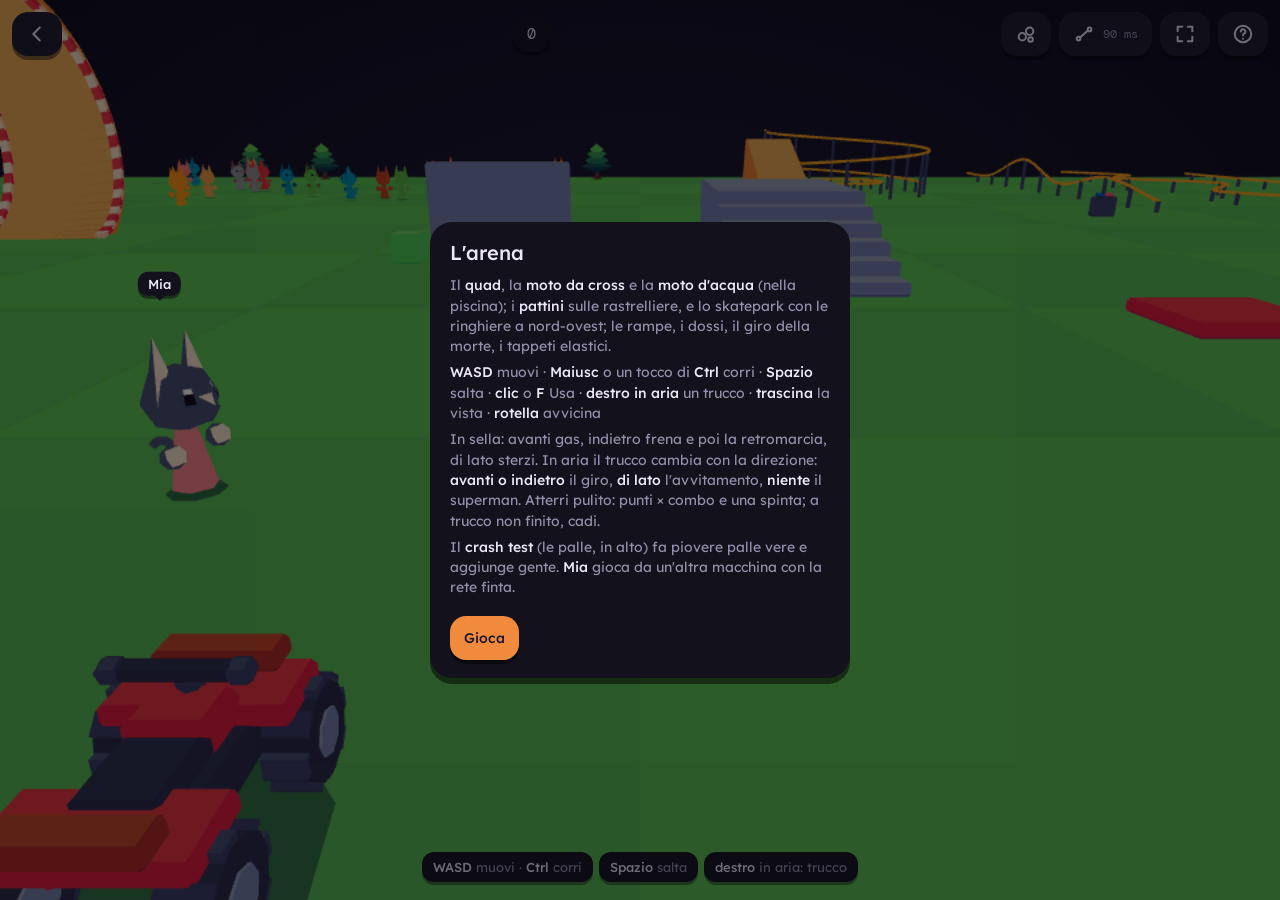
==== arena.html @ 95b2cfe8 "Nookora Co-Authored-By: Claude Opus 5.5 <noreply@anthropic.com>" ====
<!doctype html>
<html lang="it">
<head>
<meta charset="utf-8">
<meta http-equiv="Content-Security-Policy" content="default-src 'self'; script-src 'self'; style-src 'self' 'unsafe-inline'; img-src 'self' data: blob:; media-src 'self' blob:; font-src 'self'; connect-src 'self' wss://tracker.openwebtorrent.com wss://tracker.webtorrent.dev wss://tracker.novage.com.ua; frame-src https://www.youtube-nocookie.com; worker-src 'self'; manifest-src 'self'; base-uri 'none'; form-action 'none'; object-src 'none'">
<meta name="robots" content="noindex, nofollow">
<meta name="viewport" content="width=device-width, initial-scale=1, viewport-fit=cover">
<meta name="theme-color" content="#0b0916">
<title>Nookora · L'arena</title>
<link rel="icon" href="icone/hubbo.svg" type="image/svg+xml">
<link rel="preload" href="caratteri/lexend-latin-500-normal.woff2" as="font" type="font/woff2" crossorigin>
<link rel="stylesheet" href="arena.css">
</head>
<body>
<div id="arena"></div>
<script type="module" src="arena.js"></script>
</body>
</html>
---- arena.css ----
@font-face{font-family:Lexend;font-weight:400;font-display:swap;src:url(caratteri/lexend-latin-400-normal.woff2) format("woff2")}@font-face{font-family:Lexend;font-weight:500;font-display:swap;src:url(caratteri/lexend-latin-500-normal.woff2) format("woff2")}@font-face{font-family:DM Mono;font-weight:400;font-display:swap;src:url(caratteri/dm-mono-latin-400-normal.woff2) format("woff2")}:root{--notte: #07060c;--superficie: #13111c;--rialzo: #1c1928;--attivo: #272336;--sopra: #312c42;--testo: #ece7f7;--piano: #958ead;--arancio: #f08a3c;--giallo: #ffcf5c}html,body{margin:0;height:100%;overflow:hidden;background:radial-gradient(120% 90% at 50% 30%,#17132a,#0b0916 55%,#07060c);color:var(--testo);font:15px Lexend,Segoe UI,system-ui,sans-serif;-webkit-tap-highlight-color:transparent;user-select:none;-webkit-user-select:none}#tela{position:fixed;inset:0;width:100%;height:100%;display:block;touch-action:none;outline:none}.ar-su{position:fixed;top:max(12px,env(safe-area-inset-top));left:12px;right:12px;display:flex;gap:8px;align-items:center;pointer-events:none}.ar-su>*{pointer-events:auto}.ar-spazio{flex:1}.ar-tasto{display:inline-flex;align-items:center;justify-content:center;gap:8px;min-width:44px;height:44px;padding:0 14px;box-sizing:border-box;border:0;border-radius:16px;background:var(--rialzo);color:var(--testo);font:500 14px Lexend,sans-serif;box-shadow:0 4px #00000073;cursor:pointer;text-decoration:none}.ar-tasto:active{transform:translateY(2px);box-shadow:0 2px #00000073}.ar-tasto svg{width:22px;height:22px;stroke:currentColor;fill:none;stroke-width:2.2;stroke-linecap:round;stroke-linejoin:round}.ar-tasto .ar-piano{color:var(--piano);font:400 12px DM Mono,monospace}.ar-combo{position:fixed;left:50%;top:15%;transform:translate(-50%);display:flex;flex-direction:column;align-items:center;gap:8px;pointer-events:none;opacity:0;transition:opacity .15s}.ar-combo.su{opacity:1}.ar-nomi{display:flex;gap:6px;flex-wrap:wrap;justify-content:center;max-width:92vw}.ar-nomi span{background:var(--superficie);color:var(--testo);font:500 14px Lexend,sans-serif;padding:6px 11px;border-radius:11px;box-shadow:0 3px #00000073}.ar-nomi span.nuovo{background:var(--giallo);color:#1d1630;animation:ar-pop .22s cubic-bezier(.3,1.6,.5,1)}.ar-per{font:500 40px Lexend,sans-serif;color:var(--giallo);text-shadow:0 4px 0 rgba(0,0,0,.5);transform:rotate(-4deg)}.ar-esito{position:fixed;left:50%;top:30%;transform:translate(-50%,14px);text-align:center;pointer-events:none;opacity:0;transition:opacity .25s,transform .35s cubic-bezier(.3,1.4,.5,1)}.ar-esito.su{opacity:1;transform:translate(-50%)}.ar-esito b{display:block;font:500 46px Lexend,sans-serif;color:var(--giallo);text-shadow:0 5px 0 rgba(0,0,0,.5)}.ar-esito small{display:block;margin-top:2px;font:400 14px DM Mono,monospace;color:var(--testo)}.ar-esito.piccolo b{font-size:22px;color:var(--testo)}.ar-esito.caduta b{color:#f68187;animation:ar-trema .35s}@keyframes ar-pop{0%{transform:scale(.55)}to{transform:scale(1)}}@keyframes ar-trema{0%,to{transform:translate(0)}25%{transform:translate(-7px)}75%{transform:translate(7px)}}.ar-punti{background:var(--superficie);color:var(--testo);font:400 15px DM Mono,monospace;padding:8px 14px;border-radius:14px;box-shadow:0 3px #0006}.ar-punti.salta{animation:ar-pop .25s cubic-bezier(.3,1.6,.5,1)}.ar-crash{position:fixed;right:12px;top:calc(max(12px,env(safe-area-inset-top)) + 54px);display:none;flex-direction:column;gap:8px;align-items:flex-end}.ar-crash.su{display:flex}.ar-misure{background:var(--superficie);color:var(--piano);font:400 12px/1.6 DM Mono,monospace;padding:8px 12px;border-radius:12px;box-shadow:0 3px #0006;text-align:right}.ar-misure b{color:var(--testo);font-weight:400}@media (max-width: 600px){.ar-solo-largo{display:none}}.ar-aiuto{position:fixed;left:50%;bottom:max(18px,env(safe-area-inset-bottom));transform:translate(-50%);display:flex;gap:6px;flex-wrap:wrap;justify-content:center;max-width:calc(100% - 32px);pointer-events:none;transition:opacity .3s}.ar-aiuto span{background:var(--superficie);color:var(--piano);border-radius:12px;padding:7px 11px;font-size:13px;box-shadow:0 3px #0006}.ar-aiuto b{color:var(--testo);font-weight:500}.ar-aiuto .ora{background:var(--arancio);color:#1d1630}.ar-aiuto .ora b{color:#1d1630}.ar-veloce{position:fixed;left:16px;bottom:max(16px,env(safe-area-inset-bottom));font:400 13px DM Mono,monospace;color:var(--piano);background:var(--superficie);border-radius:14px;padding:8px 12px;box-shadow:0 3px #0006;display:none}.ar-veloce b{font:500 26px Lexend,sans-serif;color:var(--testo);margin-right:4px}.ar-nome{position:fixed;left:0;top:0;transform:translate(-50%,-100%);background:var(--superficie);color:var(--testo);font:500 13px Lexend,sans-serif;padding:4px 10px;border-radius:10px;box-shadow:0 3px #00000073;pointer-events:none;white-space:nowrap}.ar-nome:after{content:"";position:absolute;left:50%;bottom:-5px;margin-left:-5px;border:5px solid transparent;border-bottom:0;border-top-color:var(--superficie)}.ar-dito{display:none}.tocco .ar-dito{display:block}.tocco .ar-aiuto.tastiera{display:none}.ar-leva{position:fixed;width:120px;height:120px;margin:-60px 0 0 -60px;border-radius:50%;background:#1c1928bf;box-shadow:inset 0 0 0 3px var(--sopra);pointer-events:none;display:none}.ar-leva i{position:absolute;left:50%;top:50%;width:52px;height:52px;margin:-26px 0 0 -26px;border-radius:50%;background:var(--sopra);box-shadow:0 4px #00000073}.ar-tasti{position:fixed;right:max(18px,env(safe-area-inset-right));bottom:max(22px,env(safe-area-inset-bottom));display:grid;grid-template-columns:auto auto;grid-template-rows:auto auto;gap:12px;align-items:end;justify-items:center}.ar-tasti [data-dito=trucco]{grid-column:2;grid-row:1}.ar-tasti [data-dito=salta]{grid-column:1;grid-row:2}.ar-tasti [data-dito=usa]{grid-column:2;grid-row:2}.ar-tondo.spento{opacity:.35}.ar-tondo{width:64px;height:64px;border-radius:50%;border:0;background:var(--rialzo);color:var(--testo);font:500 14px Lexend,sans-serif;box-shadow:0 5px #00000080;touch-action:none}.ar-tondo.grande{width:84px;height:84px;background:var(--arancio);color:#1d1630;font-size:16px}.ar-tondo.giu{transform:translateY(3px);box-shadow:0 2px #00000080}.ar-carta{position:fixed;inset:0;display:none;align-items:center;justify-content:center;background:#07060c8c}.ar-carta.su{display:flex}.ar-carta>div{background:var(--superficie);border-radius:22px;padding:18px 20px;width:min(420px,calc(100% - 32px));box-sizing:border-box;box-shadow:0 6px #00000080}.ar-carta h2{margin:0 0 10px;font:500 20px Lexend,sans-serif}.ar-carta p{margin:6px 0;color:var(--piano);line-height:1.45;font-size:14px}.ar-carta p b{color:var(--testo);font-weight:500}.ar-carta .ar-tasto{margin-top:12px;background:var(--arancio);color:#1d1630}
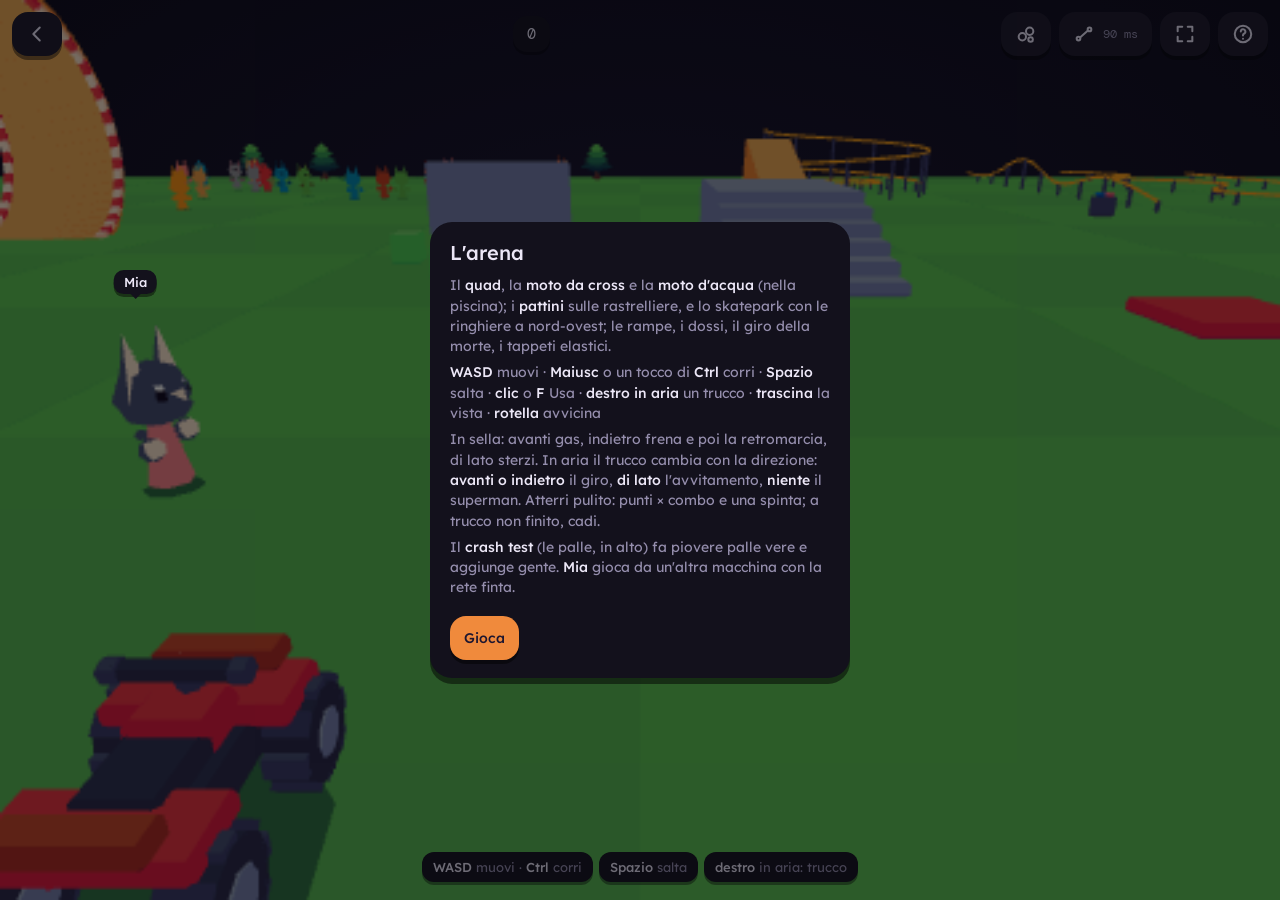
==== commit 30133a17: "Nookora" ====
--- a/arena.html
+++ b/arena.html
@@ -2,7 +2,7 @@
 <html lang="it">
 <head>
 <meta charset="utf-8">
-<meta http-equiv="Content-Security-Policy" content="default-src 'self'; script-src 'self'; style-src 'self' 'unsafe-inline'; img-src 'self' data: blob:; media-src 'self' blob:; font-src 'self'; connect-src 'self' wss://tracker.openwebtorrent.com wss://tracker.webtorrent.dev wss://tracker.novage.com.ua; frame-src https://www.youtube-nocookie.com; worker-src 'self'; manifest-src 'self'; base-uri 'none'; form-action 'none'; object-src 'none'">
+<meta http-equiv="Content-Security-Policy" content="default-src 'self'; script-src 'self'; style-src 'self' 'unsafe-inline'; img-src 'self' data: blob:; media-src 'self' blob:; font-src 'self'; connect-src 'self' https://nookora-server.nookora.workers.dev wss://nookora-server.nookora.workers.dev wss://tracker.openwebtorrent.com wss://tracker.webtorrent.dev wss://tracker.novage.com.ua; frame-src https://www.youtube-nocookie.com; worker-src 'self'; manifest-src 'self'; base-uri 'none'; form-action 'none'; object-src 'none'">
 <meta name="robots" content="noindex, nofollow">
 <meta name="viewport" content="width=device-width, initial-scale=1, viewport-fit=cover">
 <meta name="theme-color" content="#0b0916">
